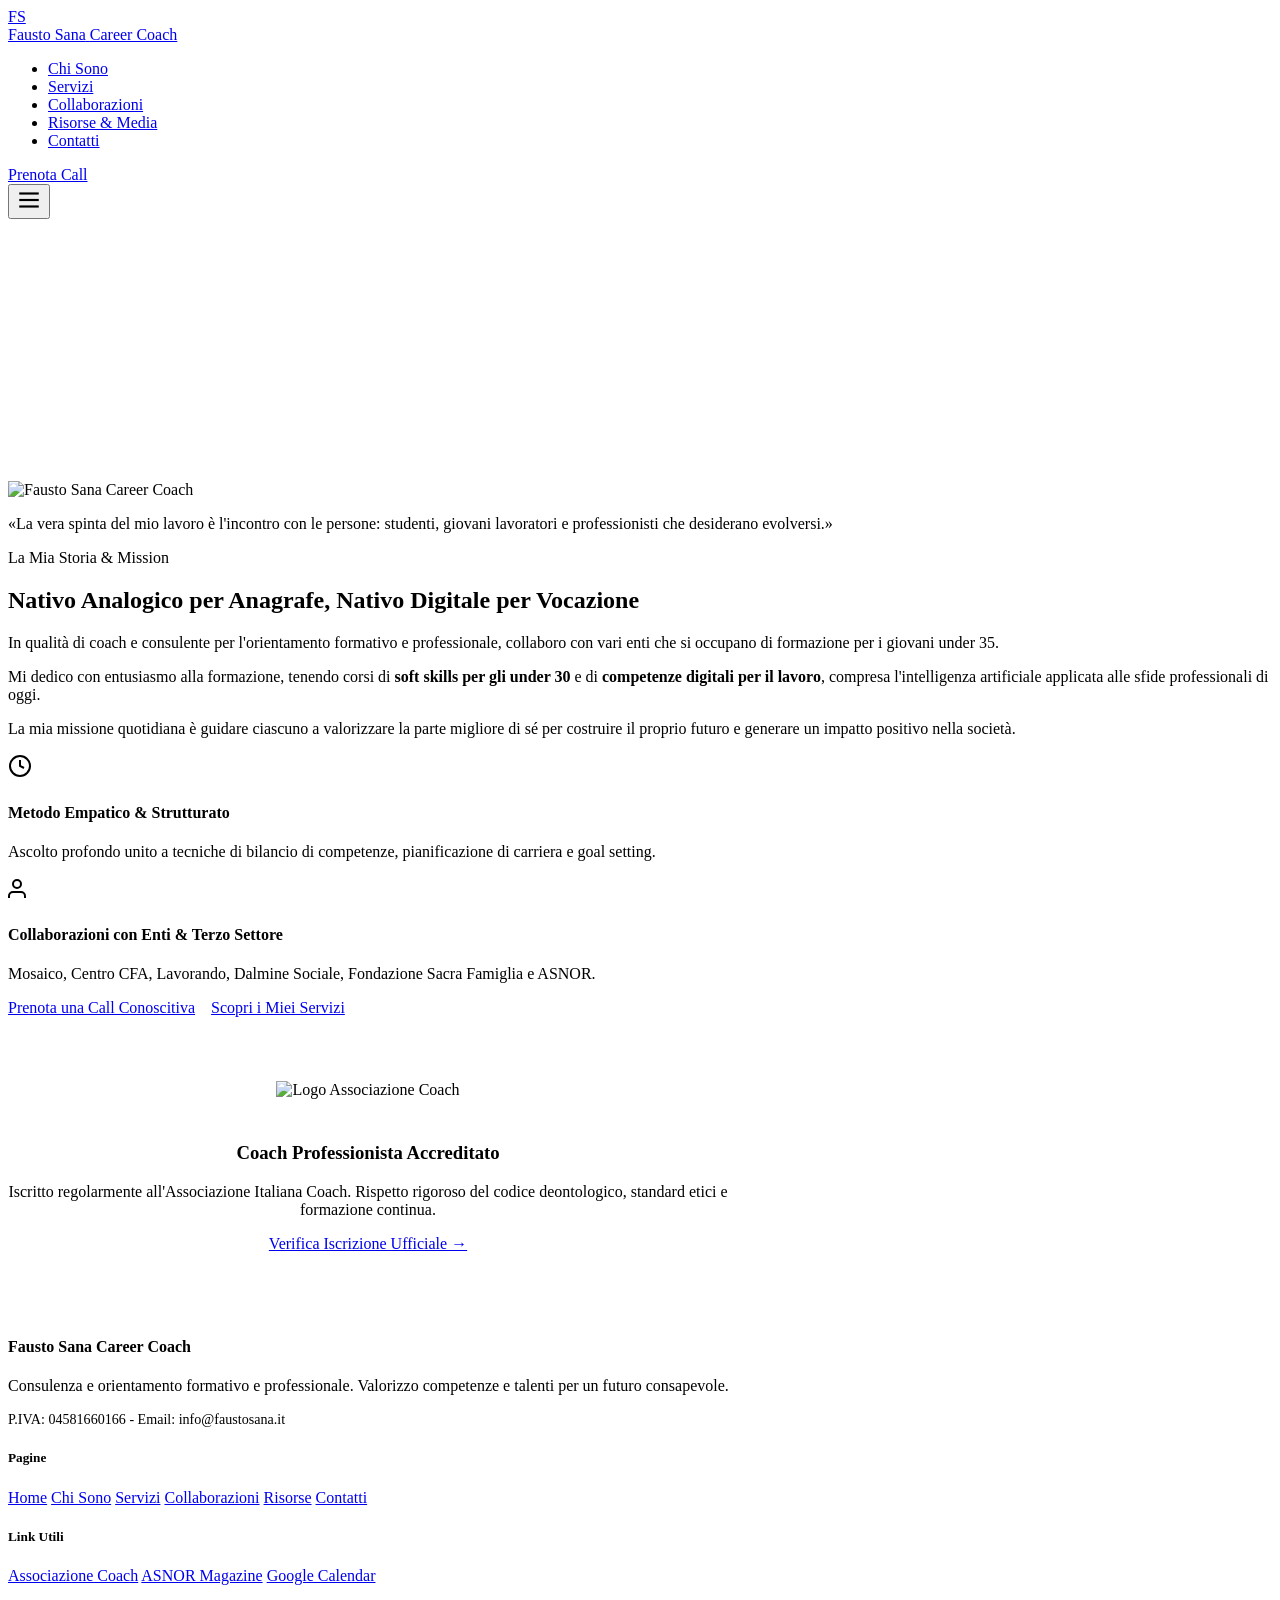
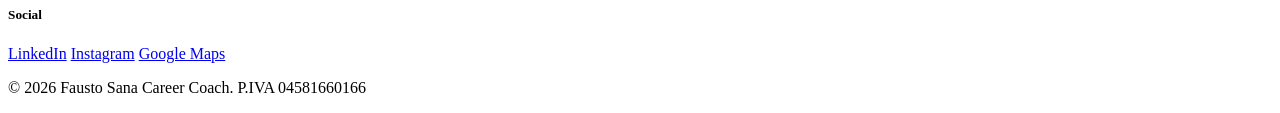
==== chi-sono.html @ a049d50d "Add files via upload" ====
<!DOCTYPE html>
<html lang="it">
<head>
  <meta charset="UTF-8">
  <meta name="viewport" content="width=device-width, initial-scale=1.0">
  <title>Chi Sono | Fausto Sana Career Coach</title>
  <meta name="description" content="Conosci da vicino Fausto Sana: coach professionista e orientatore. Oltre 8 anni di esperienza con giovani under 35, studenti, enti di formazione e terzo settore.">
  <link rel="stylesheet" href="assets/css/style.css">
  <link rel="icon" type="image/svg+xml" href="data:image/svg+xml,<svg xmlns='http://www.w3.org/2000/svg' viewBox='0 0 100 100'><rect width='100' height='100' rx='20' fill='%230c343d'/><text x='50%' y='68%' font-size='55' font-family='Arial Rounded MT Bold, sans-serif' font-weight='bold' fill='%23ffffff' text-anchor='middle'>FS</text></svg>">
</head>
<body>

  <!-- Site Header -->
  <header class="site-header" id="top">
    <div class="container header-container">
      <a href="index.html" class="brand-logo" aria-label="Fausto Sana Home">
        <div class="brand-icon-box">FS</div>
        <div class="brand-text">
          <span class="brand-name">Fausto Sana</span>
          <span class="brand-tagline">Career Coach</span>
        </div>
      </a>

      <nav class="main-nav" aria-label="Navigazione principale">
        <ul class="nav-links">
          <li><a href="chi-sono.html" class="nav-link active">Chi Sono</a></li>
          <li><a href="servizi.html" class="nav-link">Servizi</a></li>
          <li><a href="collaborazioni.html" class="nav-link">Collaborazioni</a></li>
          <li><a href="risorse.html" class="nav-link">Risorse & Media</a></li>
          <li><a href="contatti.html" class="nav-link">Contatti</a></li>
        </ul>

        <div class="header-cta">
          <a href="https://calendar.app.google/LezU9nVf5arMyUR56" target="_blank" rel="noopener noreferrer" class="btn btn-primary btn-sm">
            Prenota Call
          </a>
        </div>
      </nav>

      <button class="mobile-toggle" aria-label="Apri menu mobile" aria-expanded="false">
        <svg width="26" height="26" viewBox="0 0 24 24" fill="none" stroke="currentColor" stroke-width="2"><line x1="3" y1="12" x2="21" y2="12"></line><line x1="3" y1="6" x2="21" y2="6"></line><line x1="3" y1="18" x2="21" y2="18"></line></svg>
      </button>
    </div>
  </header>

  <!-- Page Banner -->
  <div style="background: linear-gradient(135deg, var(--color-primary-dark), var(--color-primary)); color: #fff; padding: 4.5rem 0 3.5rem 0; text-align: center;">
    <div class="container">
      <span class="section-badge badge-white">Profilo Professionale</span>
      <h1 style="color: #fff; margin-bottom: 1rem;">Chi Sono</h1>
      <p style="color: rgba(255,255,255,0.85); max-width: 650px; margin: 0 auto; font-size: 1.15rem;">
        La passione per la crescita delle persone, l'ascolto attivo e l'integrazione di metodi innovativi per il futuro del lavoro.
      </p>
    </div>
  </div>

  <!-- Detailed About Content -->
  <section class="section">
    <div class="container">
      <div class="about-grid">
        <div class="about-media">
          <div class="about-img-frame">
            <img src="assets/images/fausto-sana-portrait.jpg" alt="Fausto Sana Career Coach" class="about-img">
          </div>
          <div class="about-quote-card">
            <p>«La vera spinta del mio lavoro è l'incontro con le persone: studenti, giovani lavoratori e professionisti che desiderano evolversi.»</p>
          </div>
        </div>

        <div class="about-content">
          <span class="section-badge badge-accent">La Mia Storia & Mission</span>
          <h2>Nativo Analogico per Anagrafe, Nativo Digitale per Vocazione</h2>

          <p class="lead">
            In qualità di coach e consulente per l'orientamento formativo e professionale, collaboro con vari enti che si occupano di formazione per i giovani under 35.
          </p>

          <p>
            Mi dedico con entusiasmo alla formazione, tenendo corsi di <strong>soft skills per gli under 30</strong> e di <strong>competenze digitali per il lavoro</strong>, compresa l'intelligenza artificiale applicata alle sfide professionali di oggi.
          </p>

          <p>
            La mia missione quotidiana è guidare ciascuno a valorizzare la parte migliore di sé per costruire il proprio futuro e generare un impatto positivo nella società.
          </p>

          <div class="about-highlights">
            <div class="highlight-box">
              <div class="highlight-icon">
                <svg width="24" height="24" viewBox="0 0 24 24" fill="none" stroke="currentColor" stroke-width="2"><circle cx="12" cy="12" r="10"></circle><polyline points="12 6 12 12 16 14"></polyline></svg>
              </div>
              <h4>Metodo Empatico & Strutturato</h4>
              <p>Ascolto profondo unito a tecniche di bilancio di competenze, pianificazione di carriera e goal setting.</p>
            </div>

            <div class="highlight-box">
              <div class="highlight-icon">
                <svg width="24" height="24" viewBox="0 0 24 24" fill="none" stroke="currentColor" stroke-width="2"><path d="M17 21v-2a4 4 0 0 0-4-4H5a4 4 0 0 0-4 4v2"></path><circle cx="9" cy="7" r="4"></circle></svg>
              </div>
              <h4>Collaborazioni con Enti & Terzo Settore</h4>
              <p>Mosaico, Centro CFA, Lavorando, Dalmine Sociale, Fondazione Sacra Famiglia e ASNOR.</p>
            </div>
          </div>

          <div style="display: flex; gap: 1rem; flex-wrap: wrap;">
            <a href="https://calendar.app.google/LezU9nVf5arMyUR56" target="_blank" rel="noopener noreferrer" class="btn btn-primary">
              Prenota una Call Conoscitiva
            </a>
            <a href="servizi.html" class="btn btn-outline">
              Scopri i Miei Servizi
            </a>
          </div>
        </div>
      </div>
    </div>
  </section>

  <!-- Accreditation Banner -->
  <section class="section section-alt" style="padding: 4rem 0;">
    <div class="container" style="text-align: center; max-width: 720px;">
      <img src="assets/images/logo-associazionecoach.png" alt="Logo Associazione Coach" style="max-height: 80px; margin: 0 auto 1.5rem auto;">
      <h3>Coach Professionista Accreditato</h3>
      <p>Iscritto regolarmente all'Associazione Italiana Coach. Rispetto rigoroso del codice deontologico, standard etici e formazione continua.</p>
      <a href="https://associazionecoach.com/coach/fausto-sana/" target="_blank" rel="noopener noreferrer" class="btn btn-secondary btn-sm">
        Verifica Iscrizione Ufficiale →
      </a>
    </div>
  </section>

  <!-- Site Footer -->
  <footer class="site-footer">
    <div class="container">
      <div class="footer-grid">
        <div class="footer-brand">
          <h4>Fausto Sana Career Coach</h4>
          <p>Consulenza e orientamento formativo e professionale. Valorizzo competenze e talenti per un futuro consapevole.</p>
          <p style="margin-top: 1rem; font-size: 0.88rem;">P.IVA: 04581660166 - Email: info@faustosana.it</p>
        </div>
        <div class="footer-col">
          <h5>Pagine</h5>
          <div class="footer-links">
            <a href="index.html">Home</a>
            <a href="chi-sono.html">Chi Sono</a>
            <a href="servizi.html">Servizi</a>
            <a href="collaborazioni.html">Collaborazioni</a>
            <a href="risorse.html">Risorse</a>
            <a href="contatti.html">Contatti</a>
          </div>
        </div>
        <div class="footer-col">
          <h5>Link Utili</h5>
          <div class="footer-links">
            <a href="https://associazionecoach.com/coach/fausto-sana/" target="_blank">Associazione Coach</a>
            <a href="https://magazine.asnor.it/?s=sana+fausto" target="_blank">ASNOR Magazine</a>
            <a href="https://calendar.app.google/LezU9nVf5arMyUR56" target="_blank">Google Calendar</a>
          </div>
        </div>
        <div class="footer-col">
          <h5>Social</h5>
          <div class="footer-links">
            <a href="https://www.linkedin.com/in/fausto-sana/" target="_blank">LinkedIn</a>
            <a href="https://www.instagram.com/faustosana.careercoach/" target="_blank">Instagram</a>
            <a href="https://maps.app.goo.gl/xNa2UB5FN15zC3u29" target="_blank">Google Maps</a>
          </div>
        </div>
      </div>
      <div class="footer-bottom">
        <p>© 2026 Fausto Sana Career Coach. P.IVA 04581660166</p>
      </div>
    </div>
  </footer>

  <script src="assets/js/main.js"></script>
</body>
</html>
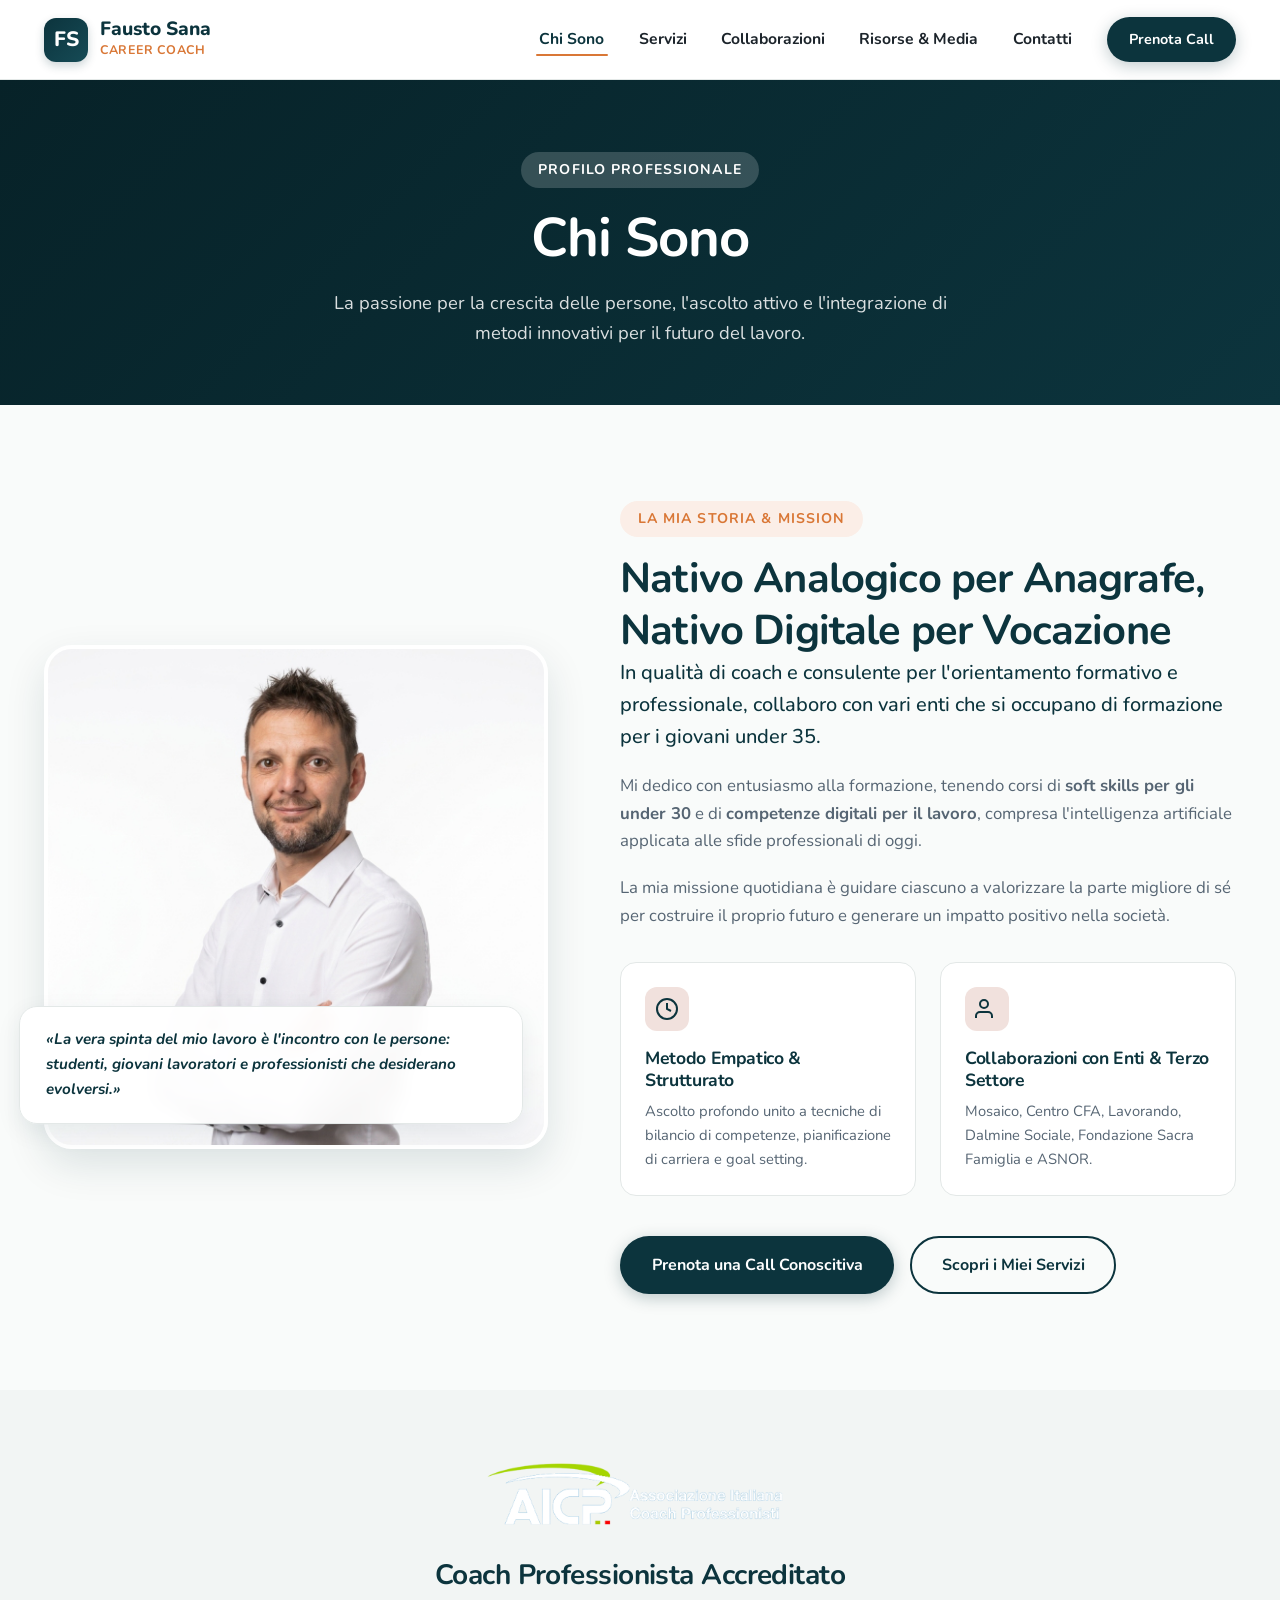
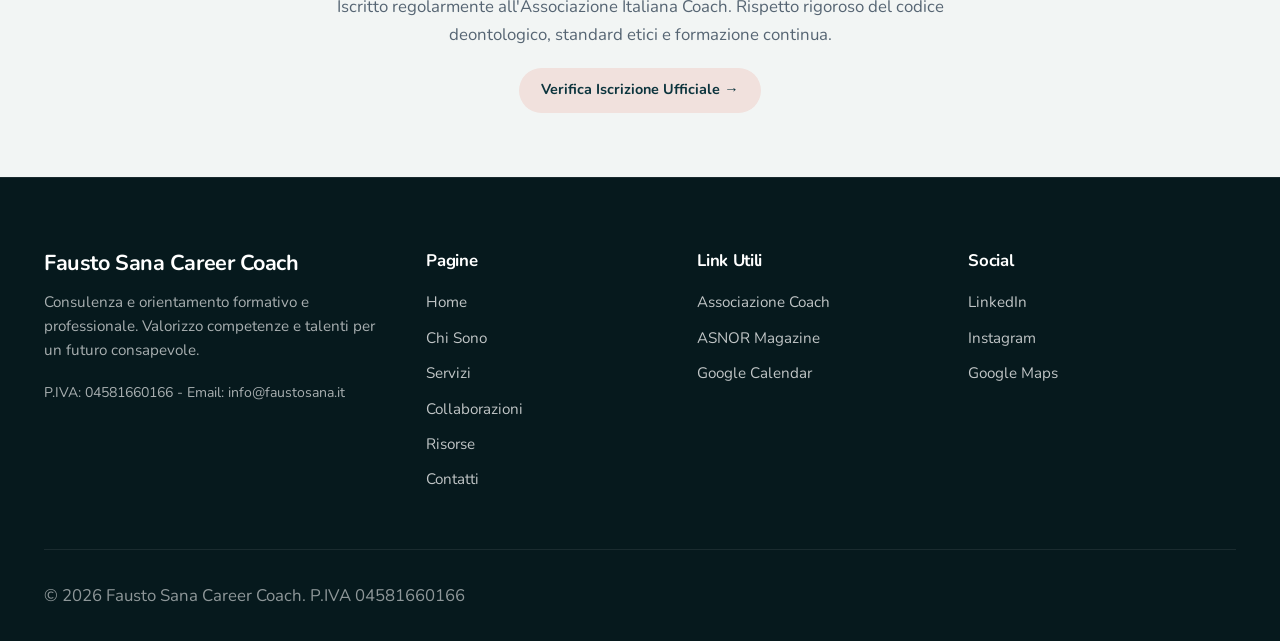
==== commit 48c57b1b: "Add files via upload" ====
--- a/chi-sono.html
+++ b/chi-sono.html
@@ -1,11 +1,11 @@
-<!DOCTYPE html>
+﻿<!DOCTYPE html>
 <html lang="it">
 <head>
   <meta charset="UTF-8">
   <meta name="viewport" content="width=device-width, initial-scale=1.0">
   <title>Chi Sono | Fausto Sana Career Coach</title>
   <meta name="description" content="Conosci da vicino Fausto Sana: coach professionista e orientatore. Oltre 8 anni di esperienza con giovani under 35, studenti, enti di formazione e terzo settore.">
-  <link rel="stylesheet" href="assets/css/style.css">
+  <link rel="stylesheet" href="style.css">
   <link rel="icon" type="image/svg+xml" href="data:image/svg+xml,<svg xmlns='http://www.w3.org/2000/svg' viewBox='0 0 100 100'><rect width='100' height='100' rx='20' fill='%230c343d'/><text x='50%' y='68%' font-size='55' font-family='Arial Rounded MT Bold, sans-serif' font-weight='bold' fill='%23ffffff' text-anchor='middle'>FS</text></svg>">
 </head>
 <body>
@@ -60,7 +60,7 @@
       <div class="about-grid">
         <div class="about-media">
           <div class="about-img-frame">
-            <img src="assets/images/fausto-sana-portrait.jpg" alt="Fausto Sana Career Coach" class="about-img">
+            <img src="fausto-sana-portrait.jpg" alt="Fausto Sana Career Coach" class="about-img">
           </div>
           <div class="about-quote-card">
             <p>«La vera spinta del mio lavoro è l'incontro con le persone: studenti, giovani lavoratori e professionisti che desiderano evolversi.»</p>
@@ -117,7 +117,7 @@
   <!-- Accreditation Banner -->
   <section class="section section-alt" style="padding: 4rem 0;">
     <div class="container" style="text-align: center; max-width: 720px;">
-      <img src="assets/images/logo-associazionecoach.png" alt="Logo Associazione Coach" style="max-height: 80px; margin: 0 auto 1.5rem auto;">
+      <img src="logo-associazionecoach.png" alt="Logo Associazione Coach" style="max-height: 80px; margin: 0 auto 1.5rem auto;">
       <h3>Coach Professionista Accreditato</h3>
       <p>Iscritto regolarmente all'Associazione Italiana Coach. Rispetto rigoroso del codice deontologico, standard etici e formazione continua.</p>
       <a href="https://associazionecoach.com/coach/fausto-sana/" target="_blank" rel="noopener noreferrer" class="btn btn-secondary btn-sm">
@@ -169,6 +169,7 @@
     </div>
   </footer>
 
-  <script src="assets/js/main.js"></script>
+  <script src="main.js"></script>
 </body>
 </html>
+
--- a/style.css
+++ b/style.css
@@ -0,0 +1,1772 @@
+/* ==========================================================================
+   FAUSTO SANA CAREER COACH - DESIGN SYSTEM & STYLESHEET
+   Font: Arial Rounded (with modern fallbacks)
+   Palette: Deep Teal (#0c343d), Warm Peach/Blush (#f1e1dd), Accent Gold (#d97736),
+            Neutral Light (#f8fafb), Charcoal Text (#1c242b)
+   ========================================================================== */
+
+@import url('https://fonts.googleapis.com/css2?family=Comfortaa:wght@400;600;700&family=Nunito:ital,wght@0,300;0,400;0,600;0,700;0,800;1,400&family=Source+Sans+3:ital,wght@0,400;0,600;0,700;1,400&display=swap');
+
+:root {
+  /* Brand Typography - Arial Rounded preserved faithfully */
+  --font-brand: "Arial Rounded MT Bold", "Arial Rounded", "Nunito", -apple-system, BlinkMacSystemFont, "Segoe UI", Roboto, sans-serif;
+  --font-body: "Arial Rounded", "Nunito", -apple-system, BlinkMacSystemFont, "Segoe UI", Roboto, sans-serif;
+  --font-serif: Georgia, serif;
+
+  /* Color Palette */
+  --color-primary: #0c343d;         /* Deep Teal Original Brand */
+  --color-primary-light: #164b56;   /* Lighter Teal */
+  --color-primary-dark: #072228;    /* Dark Teal */
+  --color-accent: #d97736;          /* Energetic Terracotta / Warm Accent */
+  --color-accent-light: #fbeee7;    /* Very soft warm tint */
+  --color-secondary: #f1e1dd;       /* Original Warm Peach / Blush */
+  --color-secondary-dark: #dfc3bc;  /* Peach hover */
+  --color-gold: #c68a4c;            /* Subtle Gold */
+
+  /* Neutral tones */
+  --color-bg: #f9fbfa;              /* Fresh crisp background */
+  --color-surface: #ffffff;         /* Pure white cards */
+  --color-surface-alt: #f2f5f4;     /* Light alt section background */
+  --color-border: #e3e8e7;          /* Soft border */
+  --color-border-hover: #cbd5d3;    /* Border hover */
+  --color-text: #1c242b;            /* Primary dark text */
+  --color-text-muted: #566573;      /* Secondary descriptive text */
+  --color-text-light: #8795a1;      /* Light meta text */
+  --color-white: #ffffff;
+
+  /* Shadows */
+  --shadow-sm: 0 2px 8px rgba(12, 52, 61, 0.05);
+  --shadow-md: 0 8px 24px rgba(12, 52, 61, 0.08);
+  --shadow-lg: 0 16px 40px rgba(12, 52, 61, 0.12);
+  --shadow-xl: 0 24px 60px rgba(12, 52, 61, 0.16);
+
+  /* Transitions & Radii */
+  --radius-sm: 8px;
+  --radius-md: 16px;
+  --radius-lg: 24px;
+  --radius-pill: 9999px;
+  --transition: all 0.3s cubic-bezier(0.25, 0.8, 0.25, 1);
+  --transition-bounce: all 0.4s cubic-bezier(0.34, 1.56, 0.64, 1);
+
+  /* Layout */
+  --container-max: 1240px;
+  --header-height: 80px;
+}
+
+/* Reset & Box Sizing */
+*, *::before, *::after {
+  box-sizing: border-box;
+  margin: 0;
+  padding: 0;
+}
+
+html {
+  font-size: 16px;
+  scroll-behavior: smooth;
+  -webkit-font-smoothing: antialiased;
+  -moz-osx-font-smoothing: grayscale;
+}
+
+body {
+  font-family: var(--font-body);
+  background-color: var(--color-bg);
+  color: var(--color-text);
+  line-height: 1.65;
+  overflow-x: hidden;
+}
+
+/* Headings with Arial Rounded */
+h1, h2, h3, h4, h5, h6 {
+  font-family: var(--font-brand);
+  color: var(--color-primary);
+  line-height: 1.25;
+  letter-spacing: -0.02em;
+  font-weight: 700;
+}
+
+h1 { font-size: clamp(2.2rem, 4vw + 1rem, 3.4rem); }
+h2 { font-size: clamp(1.8rem, 3vw + 0.5rem, 2.6rem); }
+h3 { font-size: clamp(1.3rem, 2vw + 0.2rem, 1.75rem); }
+h4 { font-size: 1.25rem; }
+
+p {
+  margin-bottom: 1.2rem;
+  color: var(--color-text-muted);
+  font-size: 1.05rem;
+}
+
+p.lead {
+  font-size: 1.25rem;
+  font-weight: 500;
+  color: var(--color-primary);
+  line-height: 1.6;
+}
+
+a {
+  color: var(--color-primary);
+  text-decoration: none;
+  transition: var(--transition);
+}
+
+a:hover {
+  color: var(--color-accent);
+}
+
+img {
+  max-width: 100%;
+  height: auto;
+  display: block;
+}
+
+ul, ol {
+  list-style: none;
+}
+
+/* Container */
+.container {
+  width: 100%;
+  max-width: var(--container-max);
+  margin-left: auto;
+  margin-right: auto;
+  padding-left: 1.5rem;
+  padding-right: 1.5rem;
+}
+
+.container-narrow {
+  max-width: 860px;
+}
+
+/* Section Common Styling */
+.section {
+  padding: 6rem 0;
+  position: relative;
+}
+
+.section-alt {
+  background-color: var(--color-surface-alt);
+}
+
+.section-teal {
+  background-color: var(--color-primary);
+  color: var(--color-white);
+}
+
+.section-teal h2,
+.section-teal h3,
+.section-teal p {
+  color: var(--color-white);
+}
+
+.section-teal p {
+  opacity: 0.9;
+}
+
+.section-header {
+  text-align: center;
+  max-width: 740px;
+  margin: 0 auto 4rem auto;
+}
+
+.section-badge {
+  display: inline-flex;
+  align-items: center;
+  gap: 0.5rem;
+  padding: 0.4rem 1.1rem;
+  background-color: var(--color-secondary);
+  color: var(--color-primary);
+  font-family: var(--font-brand);
+  font-size: 0.88rem;
+  font-weight: 700;
+  border-radius: var(--radius-pill);
+  text-transform: uppercase;
+  letter-spacing: 0.08em;
+  margin-bottom: 1rem;
+}
+
+.section-badge.badge-white {
+  background-color: rgba(255, 255, 255, 0.18);
+  color: var(--color-white);
+}
+
+.section-badge.badge-accent {
+  background-color: var(--color-accent-light);
+  color: var(--color-accent);
+}
+
+.section-subtitle {
+  font-size: 1.15rem;
+  margin-top: 1rem;
+}
+
+/* ==========================================================================
+   BUTTONS & BADGES
+   ========================================================================== */
+
+.btn {
+  display: inline-flex;
+  align-items: center;
+  justify-content: center;
+  gap: 0.65rem;
+  font-family: var(--font-brand);
+  font-weight: 700;
+  font-size: 1rem;
+  padding: 0.85rem 1.85rem;
+  border-radius: var(--radius-pill);
+  cursor: pointer;
+  border: 2px solid transparent;
+  transition: var(--transition);
+  text-align: center;
+  white-space: nowrap;
+}
+
+.btn-primary {
+  background-color: var(--color-primary);
+  color: var(--color-white);
+  box-shadow: 0 4px 16px rgba(12, 52, 61, 0.25);
+}
+
+.btn-primary:hover {
+  background-color: var(--color-accent);
+  color: var(--color-white);
+  transform: translateY(-2px);
+  box-shadow: 0 6px 20px rgba(217, 119, 54, 0.35);
+}
+
+.btn-accent {
+  background-color: var(--color-accent);
+  color: var(--color-white);
+  box-shadow: 0 4px 16px rgba(217, 119, 54, 0.25);
+}
+
+.btn-accent:hover {
+  background-color: #c46425;
+  color: var(--color-white);
+  transform: translateY(-2px);
+}
+
+.btn-secondary {
+  background-color: var(--color-secondary);
+  color: var(--color-primary);
+}
+
+.btn-secondary:hover {
+  background-color: var(--color-secondary-dark);
+  color: var(--color-primary-dark);
+  transform: translateY(-2px);
+}
+
+.btn-outline {
+  background-color: transparent;
+  border-color: var(--color-primary);
+  color: var(--color-primary);
+}
+
+.btn-outline:hover {
+  background-color: var(--color-primary);
+  color: var(--color-white);
+}
+
+.btn-outline-white {
+  background-color: transparent;
+  border-color: var(--color-white);
+  color: var(--color-white);
+}
+
+.btn-outline-white:hover {
+  background-color: var(--color-white);
+  color: var(--color-primary);
+}
+
+.btn-sm {
+  padding: 0.55rem 1.25rem;
+  font-size: 0.9rem;
+}
+
+.btn-lg {
+  padding: 1.1rem 2.4rem;
+  font-size: 1.1rem;
+}
+
+/* ==========================================================================
+   HEADER & NAVIGATION
+   ========================================================================== */
+
+.site-header {
+  position: sticky;
+  top: 0;
+  left: 0;
+  width: 100%;
+  height: var(--header-height);
+  background-color: rgba(255, 255, 255, 0.94);
+  backdrop-filter: blur(12px);
+  -webkit-backdrop-filter: blur(12px);
+  border-bottom: 1px solid var(--color-border);
+  z-index: 1000;
+  transition: var(--transition);
+}
+
+.site-header.scrolled {
+  box-shadow: var(--shadow-sm);
+  background-color: rgba(255, 255, 255, 0.98);
+}
+
+.header-container {
+  display: flex;
+  align-items: center;
+  justify-content: space-between;
+  height: 100%;
+}
+
+.brand-logo {
+  display: flex;
+  align-items: center;
+  gap: 0.75rem;
+  text-decoration: none;
+}
+
+.brand-icon-box {
+  width: 44px;
+  height: 44px;
+  border-radius: 12px;
+  background: linear-gradient(135deg, var(--color-primary), var(--color-primary-light));
+  color: var(--color-white);
+  display: flex;
+  align-items: center;
+  justify-content: center;
+  font-family: var(--font-brand);
+  font-weight: 800;
+  font-size: 1.3rem;
+  box-shadow: 0 4px 10px rgba(12, 52, 61, 0.2);
+}
+
+.brand-text {
+  display: flex;
+  flex-direction: column;
+}
+
+.brand-name {
+  font-family: var(--font-brand);
+  font-size: 1.2rem;
+  font-weight: 800;
+  color: var(--color-primary);
+  line-height: 1.1;
+}
+
+.brand-tagline {
+  font-size: 0.78rem;
+  color: var(--color-accent);
+  font-weight: 700;
+  letter-spacing: 0.06em;
+  text-transform: uppercase;
+}
+
+.main-nav {
+  display: flex;
+  align-items: center;
+  gap: 2rem;
+}
+
+.nav-links {
+  display: flex;
+  align-items: center;
+  gap: 1.75rem;
+}
+
+.nav-link {
+  font-family: var(--font-brand);
+  font-size: 0.98rem;
+  font-weight: 700;
+  color: var(--color-text);
+  padding: 0.4rem 0.2rem;
+  position: relative;
+  transition: var(--transition);
+}
+
+.nav-link::after {
+  content: '';
+  position: absolute;
+  bottom: 0;
+  left: 0;
+  width: 0;
+  height: 2px;
+  background-color: var(--color-accent);
+  transition: var(--transition);
+  border-radius: 2px;
+}
+
+.nav-link:hover,
+.nav-link.active {
+  color: var(--color-primary);
+}
+
+.nav-link:hover::after,
+.nav-link.active::after {
+  width: 100%;
+}
+
+.header-cta {
+  display: flex;
+  align-items: center;
+  gap: 1rem;
+}
+
+/* Mobile Toggle */
+.mobile-toggle {
+  display: none;
+  background: none;
+  border: none;
+  cursor: pointer;
+  padding: 0.5rem;
+  color: var(--color-primary);
+}
+
+/* ==========================================================================
+   HERO SECTION
+   ========================================================================== */
+
+.hero {
+  padding: 5rem 0 6rem 0;
+  background: linear-gradient(170deg, #ffffff 0%, #f4f8f7 50%, #eef4f3 100%);
+  position: relative;
+  overflow: hidden;
+}
+
+.hero-bg-accent {
+  position: absolute;
+  top: -10%;
+  right: -5%;
+  width: 600px;
+  height: 600px;
+  background: radial-gradient(circle, rgba(241, 225, 221, 0.7) 0%, rgba(241, 225, 221, 0) 70%);
+  border-radius: 50%;
+  z-index: 0;
+  pointer-events: none;
+}
+
+.hero-grid {
+  display: grid;
+  grid-template-columns: 1.2fr 0.9fr;
+  align-items: center;
+  gap: 4rem;
+  position: relative;
+  z-index: 1;
+}
+
+.hero-content {
+  display: flex;
+  flex-direction: column;
+}
+
+.hero-pill {
+  display: inline-flex;
+  align-items: center;
+  gap: 0.6rem;
+  background-color: var(--color-secondary);
+  color: var(--color-primary);
+  padding: 0.5rem 1.2rem;
+  border-radius: var(--radius-pill);
+  font-family: var(--font-brand);
+  font-weight: 700;
+  font-size: 0.88rem;
+  margin-bottom: 1.5rem;
+  width: fit-content;
+}
+
+.hero-pill-dot {
+  width: 8px;
+  height: 8px;
+  border-radius: 50%;
+  background-color: var(--color-accent);
+  animation: pulseDot 2s infinite;
+}
+
+@keyframes pulseDot {
+  0% { transform: scale(1); opacity: 1; }
+  50% { transform: scale(1.4); opacity: 0.7; }
+  100% { transform: scale(1); opacity: 1; }
+}
+
+.hero-title {
+  margin-bottom: 1.5rem;
+  color: var(--color-primary);
+  font-weight: 800;
+  line-height: 1.15;
+}
+
+.hero-title .highlight {
+  color: var(--color-accent);
+  position: relative;
+  display: inline-block;
+}
+
+.hero-description {
+  font-size: 1.2rem;
+  line-height: 1.7;
+  color: var(--color-text-muted);
+  margin-bottom: 2rem;
+  max-width: 620px;
+}
+
+.hero-actions {
+  display: flex;
+  flex-wrap: wrap;
+  gap: 1.2rem;
+  margin-bottom: 3rem;
+}
+
+.hero-features {
+  display: flex;
+  flex-wrap: wrap;
+  gap: 1.5rem;
+  padding-top: 1.5rem;
+  border-top: 1px solid var(--color-border);
+}
+
+.hero-feature-item {
+  display: flex;
+  align-items: center;
+  gap: 0.5rem;
+  font-family: var(--font-brand);
+  font-weight: 700;
+  font-size: 0.92rem;
+  color: var(--color-primary);
+}
+
+.hero-feature-icon {
+  color: var(--color-accent);
+  display: flex;
+}
+
+/* Hero Media / Image */
+.hero-media {
+  position: relative;
+  display: flex;
+  justify-content: center;
+}
+
+.hero-img-wrapper {
+  position: relative;
+  width: 100%;
+  max-width: 440px;
+}
+
+.hero-img-backdrop {
+  position: absolute;
+  inset: -12px;
+  background: linear-gradient(135deg, var(--color-secondary) 0%, rgba(241, 225, 221, 0.4) 100%);
+  border-radius: 36px;
+  transform: rotate(-3deg);
+  z-index: 0;
+}
+
+.hero-img {
+  position: relative;
+  z-index: 1;
+  width: 100%;
+  aspect-ratio: 1 / 1;
+  object-fit: cover;
+  border-radius: 30px;
+  box-shadow: var(--shadow-xl);
+  border: 4px solid var(--color-white);
+}
+
+.hero-badge-float {
+  position: absolute;
+  bottom: -20px;
+  right: -20px;
+  background-color: var(--color-white);
+  padding: 0.8rem 1.4rem;
+  border-radius: 20px;
+  box-shadow: var(--shadow-lg);
+  display: flex;
+  align-items: center;
+  gap: 0.85rem;
+  z-index: 2;
+  border: 1px solid var(--color-border);
+  max-width: 260px;
+}
+
+.hero-badge-logo {
+  width: 42px;
+  height: 42px;
+  object-fit: contain;
+}
+
+.hero-badge-title {
+  font-family: var(--font-brand);
+  font-size: 0.82rem;
+  font-weight: 800;
+  color: var(--color-primary);
+  line-height: 1.2;
+}
+
+.hero-badge-sub {
+  font-size: 0.72rem;
+  color: var(--color-text-muted);
+}
+
+/* ==========================================================================
+   METRICS & TRUST BAR
+   ========================================================================== */
+
+.trust-bar {
+  background-color: var(--color-white);
+  padding: 2.5rem 0;
+  border-bottom: 1px solid var(--color-border);
+}
+
+.metrics-grid {
+  display: grid;
+  grid-template-columns: repeat(4, 1fr);
+  gap: 2rem;
+  text-align: center;
+}
+
+.metric-item {
+  display: flex;
+  flex-direction: column;
+  align-items: center;
+}
+
+.metric-number {
+  font-family: var(--font-brand);
+  font-size: 2.4rem;
+  font-weight: 800;
+  color: var(--color-primary);
+  line-height: 1;
+  margin-bottom: 0.4rem;
+}
+
+.metric-number .metric-plus {
+  color: var(--color-accent);
+}
+
+.metric-label {
+  font-family: var(--font-brand);
+  font-size: 0.95rem;
+  font-weight: 700;
+  color: var(--color-text-muted);
+}
+
+/* ==========================================================================
+   ABOUT (CHI SONO) SECTION
+   ========================================================================== */
+
+.about-grid {
+  display: grid;
+  grid-template-columns: 0.9fr 1.1fr;
+  align-items: center;
+  gap: 4.5rem;
+}
+
+.about-media {
+  position: relative;
+}
+
+.about-img-frame {
+  position: relative;
+  border-radius: 28px;
+  overflow: hidden;
+  box-shadow: var(--shadow-lg);
+  border: 4px solid var(--color-white);
+}
+
+.about-img {
+  width: 100%;
+  height: 100%;
+  object-fit: cover;
+}
+
+.about-quote-card {
+  position: absolute;
+  bottom: 25px;
+  left: -25px;
+  right: 25px;
+  background-color: rgba(255, 255, 255, 0.95);
+  backdrop-filter: blur(8px);
+  padding: 1.3rem 1.6rem;
+  border-radius: 18px;
+  box-shadow: var(--shadow-md);
+  border: 1px solid var(--color-border);
+}
+
+.about-quote-card p {
+  font-family: var(--font-brand);
+  font-size: 0.95rem;
+  font-weight: 700;
+  color: var(--color-primary);
+  margin-bottom: 0;
+  font-style: italic;
+}
+
+.about-highlights {
+  display: grid;
+  grid-template-columns: 1fr 1fr;
+  gap: 1.5rem;
+  margin-top: 2rem;
+  margin-bottom: 2.5rem;
+}
+
+.highlight-box {
+  background-color: var(--color-surface);
+  border: 1px solid var(--color-border);
+  padding: 1.5rem;
+  border-radius: var(--radius-md);
+  transition: var(--transition);
+}
+
+.highlight-box:hover {
+  border-color: var(--color-accent);
+  box-shadow: var(--shadow-sm);
+  transform: translateY(-2px);
+}
+
+.highlight-icon {
+  width: 44px;
+  height: 44px;
+  border-radius: 12px;
+  background-color: var(--color-secondary);
+  color: var(--color-primary);
+  display: flex;
+  align-items: center;
+  justify-content: center;
+  margin-bottom: 1rem;
+}
+
+.highlight-box h4 {
+  font-size: 1.1rem;
+  margin-bottom: 0.5rem;
+  color: var(--color-primary);
+}
+
+.highlight-box p {
+  font-size: 0.92rem;
+  margin-bottom: 0;
+  color: var(--color-text-muted);
+}
+
+/* ==========================================================================
+   SERVICES (I SERVIZI) SECTION
+   ========================================================================== */
+
+.services-grid {
+  display: grid;
+  grid-template-columns: repeat(3, 1fr);
+  gap: 2.2rem;
+}
+
+.service-card {
+  background-color: var(--color-surface);
+  border-radius: var(--radius-lg);
+  padding: 2.5rem 2rem;
+  border: 1px solid var(--color-border);
+  box-shadow: var(--shadow-sm);
+  transition: var(--transition);
+  display: flex;
+  flex-direction: column;
+  position: relative;
+  overflow: hidden;
+}
+
+.service-card::before {
+  content: '';
+  position: absolute;
+  top: 0;
+  left: 0;
+  right: 0;
+  height: 5px;
+  background-color: var(--color-border);
+  transition: var(--transition);
+}
+
+.service-card:hover {
+  transform: translateY(-6px);
+  box-shadow: var(--shadow-lg);
+  border-color: transparent;
+}
+
+.service-card.card-featured::before {
+  background: linear-gradient(90deg, var(--color-primary), var(--color-accent));
+}
+
+.service-card.card-featured {
+  border-color: var(--color-primary-light);
+  box-shadow: var(--shadow-md);
+}
+
+.service-card:hover::before {
+  background: linear-gradient(90deg, var(--color-primary), var(--color-accent));
+}
+
+.service-header {
+  margin-bottom: 1.5rem;
+}
+
+.service-icon-wrap {
+  width: 60px;
+  height: 60px;
+  border-radius: 18px;
+  background-color: var(--color-secondary);
+  color: var(--color-primary);
+  display: flex;
+  align-items: center;
+  justify-content: center;
+  margin-bottom: 1.25rem;
+  transition: var(--transition-bounce);
+}
+
+.service-card:hover .service-icon-wrap {
+  transform: scale(1.08) rotate(3deg);
+  background-color: var(--color-accent);
+  color: var(--color-white);
+}
+
+.service-subtitle {
+  font-size: 0.95rem;
+  font-weight: 700;
+  color: var(--color-accent);
+  margin-bottom: 0.35rem;
+  text-transform: uppercase;
+  letter-spacing: 0.05em;
+}
+
+.service-title {
+  font-size: 1.6rem;
+  margin-bottom: 0.75rem;
+}
+
+.service-summary {
+  font-size: 1rem;
+  color: var(--color-text-muted);
+  line-height: 1.6;
+  margin-bottom: 1.5rem;
+}
+
+.service-list {
+  margin-bottom: 2rem;
+  flex-grow: 1;
+}
+
+.service-list-item {
+  display: flex;
+  align-items: flex-start;
+  gap: 0.75rem;
+  margin-bottom: 0.85rem;
+  font-size: 0.95rem;
+  color: var(--color-text);
+  line-height: 1.45;
+}
+
+.service-check {
+  color: var(--color-primary);
+  flex-shrink: 0;
+  margin-top: 3px;
+}
+
+.service-cta {
+  margin-top: auto;
+}
+
+/* ==========================================================================
+   COLLABORATIONS & PARTNERS
+   ========================================================================== */
+
+.partners-showcase {
+  background-color: var(--color-white);
+  border-radius: var(--radius-lg);
+  padding: 3.5rem 2.5rem;
+  box-shadow: var(--shadow-sm);
+  border: 1px solid var(--color-border);
+  margin-bottom: 4rem;
+}
+
+.partners-heading {
+  text-align: center;
+  font-size: 1.25rem;
+  margin-bottom: 2.5rem;
+  color: var(--color-primary);
+}
+
+.partners-logos-grid {
+  display: grid;
+  grid-template-columns: repeat(auto-fit, minmax(160px, 1fr));
+  gap: 2.5rem;
+  align-items: center;
+  justify-content: center;
+}
+
+.partner-logo-item {
+  display: flex;
+  align-items: center;
+  justify-content: center;
+  padding: 1rem;
+  filter: grayscale(100%);
+  opacity: 0.75;
+  transition: var(--transition);
+  height: 80px;
+}
+
+.partner-logo-item:hover {
+  filter: grayscale(0%);
+  opacity: 1;
+  transform: scale(1.05);
+}
+
+.partner-logo-img {
+  max-height: 60px;
+  max-width: 150px;
+  object-fit: contain;
+}
+
+.experience-list-grid {
+  display: grid;
+  grid-template-columns: repeat(2, 1fr);
+  gap: 1.5rem;
+}
+
+.experience-card {
+  background-color: var(--color-white);
+  border: 1px solid var(--color-border);
+  border-radius: var(--radius-md);
+  padding: 1.5rem 1.75rem;
+  display: flex;
+  align-items: flex-start;
+  gap: 1rem;
+  transition: var(--transition);
+}
+
+.experience-card:hover {
+  border-color: var(--color-primary);
+  box-shadow: var(--shadow-sm);
+  transform: translateX(4px);
+}
+
+.experience-icon {
+  width: 36px;
+  height: 36px;
+  border-radius: 10px;
+  background-color: var(--color-secondary);
+  color: var(--color-primary);
+  display: flex;
+  align-items: center;
+  justify-content: center;
+  flex-shrink: 0;
+}
+
+.experience-text h4 {
+  font-size: 1.05rem;
+  margin-bottom: 0.25rem;
+}
+
+.experience-text p {
+  font-size: 0.9rem;
+  margin-bottom: 0;
+  color: var(--color-text-muted);
+}
+
+/* ==========================================================================
+   TESTIMONIALS (RECENSIONI)
+   ========================================================================== */
+
+.testimonials-grid {
+  display: grid;
+  grid-template-columns: repeat(3, 1fr);
+  gap: 2rem;
+}
+
+.testimonial-card {
+  background-color: var(--color-white);
+  border: 1px solid var(--color-border);
+  border-radius: var(--radius-lg);
+  padding: 2.2rem;
+  box-shadow: var(--shadow-sm);
+  display: flex;
+  flex-direction: column;
+  position: relative;
+  transition: var(--transition);
+}
+
+.testimonial-card:hover {
+  transform: translateY(-4px);
+  box-shadow: var(--shadow-md);
+  border-color: var(--color-secondary-dark);
+}
+
+.testimonial-stars {
+  color: #ffb703;
+  display: flex;
+  gap: 3px;
+  margin-bottom: 1.25rem;
+}
+
+.testimonial-quote {
+  font-size: 1.02rem;
+  line-height: 1.6;
+  color: var(--color-text);
+  margin-bottom: 1.5rem;
+  flex-grow: 1;
+  font-style: italic;
+}
+
+.testimonial-author {
+  display: flex;
+  align-items: center;
+  gap: 0.85rem;
+  padding-top: 1.2rem;
+  border-top: 1px solid var(--color-border);
+}
+
+.author-avatar {
+  width: 44px;
+  height: 44px;
+  border-radius: 50%;
+  background: linear-gradient(135deg, var(--color-secondary), var(--color-accent-light));
+  color: var(--color-primary);
+  display: flex;
+  align-items: center;
+  justify-content: center;
+  font-family: var(--font-brand);
+  font-weight: 800;
+  font-size: 1rem;
+}
+
+.author-info h5 {
+  font-family: var(--font-brand);
+  font-size: 0.98rem;
+  margin-bottom: 0.15rem;
+  color: var(--color-primary);
+}
+
+.author-info span {
+  font-size: 0.82rem;
+  color: var(--color-text-muted);
+}
+
+.testimonials-footer-note {
+  text-align: center;
+  margin-top: 3rem;
+  font-family: var(--font-brand);
+  font-weight: 700;
+  display: flex;
+  align-items: center;
+  justify-content: center;
+  gap: 1.5rem;
+}
+
+/* ==========================================================================
+   RESOURCES & CONTRIBUTIONS (RISORSE)
+   ========================================================================== */
+
+.resource-tabs {
+  display: flex;
+  justify-content: center;
+  gap: 1rem;
+  margin-bottom: 3rem;
+  flex-wrap: wrap;
+}
+
+.tab-btn {
+  font-family: var(--font-brand);
+  font-size: 1rem;
+  font-weight: 700;
+  padding: 0.75rem 1.8rem;
+  border-radius: var(--radius-pill);
+  background-color: var(--color-white);
+  color: var(--color-primary);
+  border: 1px solid var(--color-border);
+  cursor: pointer;
+  transition: var(--transition);
+}
+
+.tab-btn:hover,
+.tab-btn.active {
+  background-color: var(--color-primary);
+  color: var(--color-white);
+  border-color: var(--color-primary);
+  box-shadow: 0 4px 12px rgba(12, 52, 61, 0.2);
+}
+
+.tab-panel {
+  display: none;
+}
+
+.tab-panel.active {
+  display: block;
+}
+
+/* Video Grid */
+.videos-grid {
+  display: grid;
+  grid-template-columns: repeat(3, 1fr);
+  gap: 2rem;
+}
+
+.video-card {
+  background-color: var(--color-white);
+  border-radius: var(--radius-lg);
+  overflow: hidden;
+  box-shadow: var(--shadow-sm);
+  border: 1px solid var(--color-border);
+  transition: var(--transition);
+  display: flex;
+  flex-direction: column;
+}
+
+.video-card:hover {
+  transform: translateY(-5px);
+  box-shadow: var(--shadow-lg);
+}
+
+.video-thumb-wrap {
+  position: relative;
+  aspect-ratio: 16 / 9;
+  background-color: #000;
+  overflow: hidden;
+  cursor: pointer;
+}
+
+.video-thumb {
+  width: 100%;
+  height: 100%;
+  object-fit: cover;
+  transition: transform 0.5s ease;
+}
+
+.video-card:hover .video-thumb {
+  transform: scale(1.05);
+}
+
+.video-play-btn {
+  position: absolute;
+  top: 50%;
+  left: 50%;
+  transform: translate(-50%, -50%);
+  width: 56px;
+  height: 56px;
+  border-radius: 50%;
+  background-color: rgba(217, 119, 54, 0.9);
+  color: var(--color-white);
+  display: flex;
+  align-items: center;
+  justify-content: center;
+  box-shadow: 0 4px 15px rgba(0, 0, 0, 0.3);
+  transition: var(--transition-bounce);
+}
+
+.video-card:hover .video-play-btn {
+  background-color: var(--color-accent);
+  transform: translate(-50%, -50%) scale(1.15);
+}
+
+.video-content {
+  padding: 1.5rem;
+  flex-grow: 1;
+  display: flex;
+  flex-direction: column;
+}
+
+.video-tag {
+  font-family: var(--font-brand);
+  font-size: 0.78rem;
+  font-weight: 700;
+  color: var(--color-accent);
+  text-transform: uppercase;
+  margin-bottom: 0.5rem;
+  letter-spacing: 0.05em;
+}
+
+.video-title {
+  font-size: 1.15rem;
+  margin-bottom: 0.75rem;
+  line-height: 1.35;
+}
+
+.video-description {
+  font-size: 0.92rem;
+  color: var(--color-text-muted);
+  margin-bottom: 1.25rem;
+  flex-grow: 1;
+}
+
+/* Articles / Books Grid */
+.articles-grid {
+  display: grid;
+  grid-template-columns: repeat(3, 1fr);
+  gap: 2rem;
+}
+
+.article-card {
+  background-color: var(--color-white);
+  border-radius: var(--radius-lg);
+  overflow: hidden;
+  border: 1px solid var(--color-border);
+  box-shadow: var(--shadow-sm);
+  transition: var(--transition);
+  display: flex;
+  flex-direction: column;
+}
+
+.article-card:hover {
+  transform: translateY(-5px);
+  box-shadow: var(--shadow-lg);
+}
+
+.article-img-wrap {
+  aspect-ratio: 16 / 10;
+  overflow: hidden;
+  background-color: var(--color-surface-alt);
+}
+
+.article-img {
+  width: 100%;
+  height: 100%;
+  object-fit: cover;
+  transition: transform 0.4s ease;
+}
+
+.article-card:hover .article-img {
+  transform: scale(1.05);
+}
+
+.article-body {
+  padding: 1.5rem;
+  display: flex;
+  flex-direction: column;
+  flex-grow: 1;
+}
+
+.article-source {
+  font-family: var(--font-brand);
+  font-size: 0.8rem;
+  font-weight: 700;
+  color: var(--color-accent);
+  margin-bottom: 0.4rem;
+}
+
+.article-title {
+  font-size: 1.15rem;
+  margin-bottom: 0.75rem;
+  line-height: 1.35;
+}
+
+.article-link {
+  margin-top: auto;
+  font-family: var(--font-brand);
+  font-weight: 700;
+  font-size: 0.95rem;
+  color: var(--color-primary);
+  display: inline-flex;
+  align-items: center;
+  gap: 0.4rem;
+}
+
+.article-link:hover {
+  color: var(--color-accent);
+  gap: 0.6rem;
+}
+
+/* Presentations & AI Box */
+.presentations-grid {
+  display: grid;
+  grid-template-columns: 1fr 1fr;
+  gap: 2rem;
+}
+
+.presentation-card {
+  background-color: var(--color-white);
+  border-radius: var(--radius-lg);
+  padding: 2.2rem;
+  border: 1px solid var(--color-border);
+  display: flex;
+  align-items: flex-start;
+  gap: 1.5rem;
+  box-shadow: var(--shadow-sm);
+  transition: var(--transition);
+}
+
+.presentation-card:hover {
+  transform: translateY(-4px);
+  box-shadow: var(--shadow-md);
+  border-color: var(--color-primary-light);
+}
+
+.presentation-icon {
+  width: 56px;
+  height: 56px;
+  border-radius: 16px;
+  background-color: var(--color-secondary);
+  color: var(--color-primary);
+  display: flex;
+  align-items: center;
+  justify-content: center;
+  flex-shrink: 0;
+}
+
+.presentation-content h4 {
+  font-size: 1.25rem;
+  margin-bottom: 0.5rem;
+}
+
+.presentation-content p {
+  font-size: 0.95rem;
+  margin-bottom: 1.25rem;
+}
+
+/* ==========================================================================
+   CONTACT & CALENDAR SECTION
+   ========================================================================== */
+
+.contact-section {
+  position: relative;
+  background: linear-gradient(135deg, var(--color-primary-dark) 0%, var(--color-primary) 100%);
+  color: var(--color-white);
+  overflow: hidden;
+}
+
+.contact-grid {
+  display: grid;
+  grid-template-columns: 1fr 1fr;
+  gap: 4rem;
+  position: relative;
+  z-index: 1;
+}
+
+.contact-info-col h2,
+.contact-info-col h3 {
+  color: var(--color-white);
+}
+
+.contact-info-col p {
+  color: rgba(255, 255, 255, 0.85);
+}
+
+.contact-card-box {
+  background-color: rgba(255, 255, 255, 0.08);
+  border: 1px solid rgba(255, 255, 255, 0.15);
+  border-radius: var(--radius-lg);
+  padding: 2rem;
+  margin-top: 2rem;
+  backdrop-filter: blur(8px);
+}
+
+.contact-methods-list {
+  display: flex;
+  flex-direction: column;
+  gap: 1.25rem;
+}
+
+.contact-method-item {
+  display: flex;
+  align-items: center;
+  gap: 1.1rem;
+}
+
+.contact-method-icon {
+  width: 44px;
+  height: 44px;
+  border-radius: 12px;
+  background-color: rgba(255, 255, 255, 0.15);
+  display: flex;
+  align-items: center;
+  justify-content: center;
+  color: var(--color-white);
+  flex-shrink: 0;
+}
+
+.contact-method-detail small {
+  display: block;
+  font-size: 0.78rem;
+  text-transform: uppercase;
+  letter-spacing: 0.06em;
+  color: rgba(255, 255, 255, 0.65);
+}
+
+.contact-method-detail a {
+  color: var(--color-white);
+  font-family: var(--font-brand);
+  font-weight: 700;
+  font-size: 1.1rem;
+}
+
+.contact-method-detail a:hover {
+  color: var(--color-secondary);
+}
+
+.social-links-row {
+  display: flex;
+  gap: 0.8rem;
+  margin-top: 1.5rem;
+}
+
+.social-link-btn {
+  width: 42px;
+  height: 42px;
+  border-radius: 50%;
+  background-color: rgba(255, 255, 255, 0.12);
+  display: flex;
+  align-items: center;
+  justify-content: center;
+  color: var(--color-white);
+  transition: var(--transition);
+}
+
+.social-link-btn:hover {
+  background-color: var(--color-accent);
+  color: var(--color-white);
+  transform: translateY(-3px);
+}
+
+/* Booking Card (Google Calendar) */
+.booking-card {
+  background-color: var(--color-white);
+  border-radius: 28px;
+  padding: 3rem;
+  box-shadow: var(--shadow-xl);
+  color: var(--color-text);
+}
+
+.booking-card h3 {
+  color: var(--color-primary);
+  font-size: 1.8rem;
+  margin-bottom: 0.75rem;
+}
+
+.booking-card p {
+  color: var(--color-text-muted);
+  margin-bottom: 2rem;
+}
+
+.calendar-banner {
+  background: linear-gradient(135deg, #f0f7ff, #e8f3fc);
+  border: 1px solid #bfdbfe;
+  border-radius: var(--radius-md);
+  padding: 1.5rem;
+  display: flex;
+  align-items: center;
+  gap: 1.25rem;
+  margin-bottom: 2rem;
+}
+
+.calendar-icon {
+  width: 48px;
+  height: 48px;
+  flex-shrink: 0;
+}
+
+.calendar-text h4 {
+  font-size: 1.1rem;
+  color: #1e3a8a;
+  margin-bottom: 0.2rem;
+}
+
+.calendar-text p {
+  font-size: 0.9rem;
+  margin-bottom: 0;
+  color: #3b82f6;
+}
+
+/* Contact Form Styling */
+.contact-form {
+  display: flex;
+  flex-direction: column;
+  gap: 1.2rem;
+}
+
+.form-group {
+  display: flex;
+  flex-direction: column;
+  gap: 0.4rem;
+}
+
+.form-label {
+  font-family: var(--font-brand);
+  font-weight: 700;
+  font-size: 0.9rem;
+  color: var(--color-primary);
+}
+
+.form-control {
+  font-family: var(--font-body);
+  font-size: 1rem;
+  padding: 0.85rem 1.1rem;
+  border: 1px solid var(--color-border);
+  border-radius: 12px;
+  background-color: #fafbfc;
+  transition: var(--transition);
+  color: var(--color-text);
+}
+
+.form-control:focus {
+  outline: none;
+  border-color: var(--color-primary);
+  background-color: var(--color-white);
+  box-shadow: 0 0 0 3px rgba(12, 52, 61, 0.12);
+}
+
+textarea.form-control {
+  resize: vertical;
+  min-height: 100px;
+}
+
+/* ==========================================================================
+   FOOTER
+   ========================================================================== */
+
+.site-footer {
+  background-color: #06191d;
+  color: rgba(255, 255, 255, 0.7);
+  padding: 4.5rem 0 2rem 0;
+  border-top: 1px solid rgba(255, 255, 255, 0.08);
+}
+
+.footer-grid {
+  display: grid;
+  grid-template-columns: 1.5fr 1fr 1fr 1.2fr;
+  gap: 3rem;
+  margin-bottom: 3.5rem;
+}
+
+.footer-brand h4 {
+  color: var(--color-white);
+  font-size: 1.35rem;
+  margin-bottom: 0.8rem;
+}
+
+.footer-brand p {
+  color: rgba(255, 255, 255, 0.65);
+  font-size: 0.95rem;
+  line-height: 1.6;
+}
+
+.footer-col h5 {
+  color: var(--color-white);
+  font-size: 1.05rem;
+  margin-bottom: 1.2rem;
+  position: relative;
+}
+
+.footer-links {
+  display: flex;
+  flex-direction: column;
+  gap: 0.65rem;
+}
+
+.footer-links a {
+  color: rgba(255, 255, 255, 0.75);
+  font-size: 0.95rem;
+  transition: var(--transition);
+}
+
+.footer-links a:hover {
+  color: var(--color-accent);
+  transform: translateX(3px);
+}
+
+.footer-bottom {
+  padding-top: 2rem;
+  border-top: 1px solid rgba(255, 255, 255, 0.08);
+  display: flex;
+  align-items: center;
+  justify-content: space-between;
+  flex-wrap: wrap;
+  gap: 1rem;
+  font-size: 0.88rem;
+}
+
+.footer-bottom p {
+  margin-bottom: 0;
+  color: rgba(255, 255, 255, 0.55);
+}
+
+/* ==========================================================================
+   MODAL (FOR YOUTUBE VIDEOS)
+   ========================================================================== */
+
+.video-modal-backdrop {
+  position: fixed;
+  inset: 0;
+  background-color: rgba(0, 0, 0, 0.85);
+  backdrop-filter: blur(8px);
+  z-index: 2000;
+  display: none;
+  align-items: center;
+  justify-content: center;
+  padding: 2rem;
+  opacity: 0;
+  transition: opacity 0.3s ease;
+}
+
+.video-modal-backdrop.active {
+  display: flex;
+  opacity: 1;
+}
+
+.video-modal-content {
+  position: relative;
+  width: 100%;
+  max-width: 900px;
+  background-color: #000;
+  border-radius: 16px;
+  overflow: hidden;
+  box-shadow: 0 25px 50px -12px rgba(0, 0, 0, 0.7);
+  aspect-ratio: 16 / 9;
+}
+
+.video-modal-close {
+  position: absolute;
+  top: -45px;
+  right: 0;
+  background: none;
+  border: none;
+  color: var(--color-white);
+  font-size: 2rem;
+  cursor: pointer;
+  padding: 0.5rem;
+}
+
+.video-modal-iframe {
+  width: 100%;
+  height: 100%;
+  border: none;
+}
+
+/* ==========================================================================
+   RESPONSIVE DESIGN (MEDIA QUERIES)
+   ========================================================================== */
+
+@media (max-width: 1024px) {
+  .hero-grid {
+    grid-template-columns: 1fr;
+    text-align: center;
+    gap: 3rem;
+  }
+
+  .hero-content {
+    align-items: center;
+  }
+
+  .hero-pill {
+    margin-left: auto;
+    margin-right: auto;
+  }
+
+  .hero-features {
+    justify-content: center;
+  }
+
+  .hero-media {
+    order: -1;
+  }
+
+  .about-grid {
+    grid-template-columns: 1fr;
+    gap: 3rem;
+  }
+
+  .about-quote-card {
+    position: static;
+    margin-top: 1.5rem;
+  }
+
+  .services-grid,
+  .videos-grid,
+  .articles-grid,
+  .testimonials-grid {
+    grid-template-columns: repeat(2, 1fr);
+  }
+
+  .footer-grid {
+    grid-template-columns: 1fr 1fr;
+    gap: 2.5rem;
+  }
+
+  .contact-grid {
+    grid-template-columns: 1fr;
+  }
+}
+
+@media (max-width: 768px) {
+  :root {
+    --header-height: 70px;
+  }
+
+  .mobile-toggle {
+    display: block;
+  }
+
+  .main-nav {
+    position: fixed;
+    top: var(--header-height);
+    left: 0;
+    width: 100%;
+    background-color: var(--color-white);
+    flex-direction: column;
+    padding: 2rem;
+    box-shadow: var(--shadow-lg);
+    border-bottom: 1px solid var(--color-border);
+    transform: translateY(-150%);
+    opacity: 0;
+    pointer-events: none;
+    transition: transform 0.4s ease, opacity 0.3s ease;
+    gap: 1.5rem;
+  }
+
+  .main-nav.open {
+    transform: translateY(0);
+    opacity: 1;
+    pointer-events: auto;
+  }
+
+  .nav-links {
+    flex-direction: column;
+    width: 100%;
+    text-align: center;
+    gap: 1.25rem;
+  }
+
+  .metrics-grid {
+    grid-template-columns: repeat(2, 1fr);
+    gap: 2rem;
+  }
+
+  .services-grid,
+  .videos-grid,
+  .articles-grid,
+  .testimonials-grid,
+  .experience-list-grid,
+  .presentations-grid {
+    grid-template-columns: 1fr;
+  }
+
+  .footer-grid {
+    grid-template-columns: 1fr;
+  }
+
+  .about-highlights {
+    grid-template-columns: 1fr;
+  }
+
+  .booking-card {
+    padding: 2rem 1.5rem;
+  }
+
+  .hero-badge-float {
+    right: 0;
+    bottom: -15px;
+  }
+}
+
+@media (max-width: 480px) {
+  .hero-actions {
+    flex-direction: column;
+    width: 100%;
+  }
+
+  .hero-actions .btn {
+    width: 100%;
+  }
+
+  .metrics-grid {
+    grid-template-columns: 1fr;
+  }
+}
